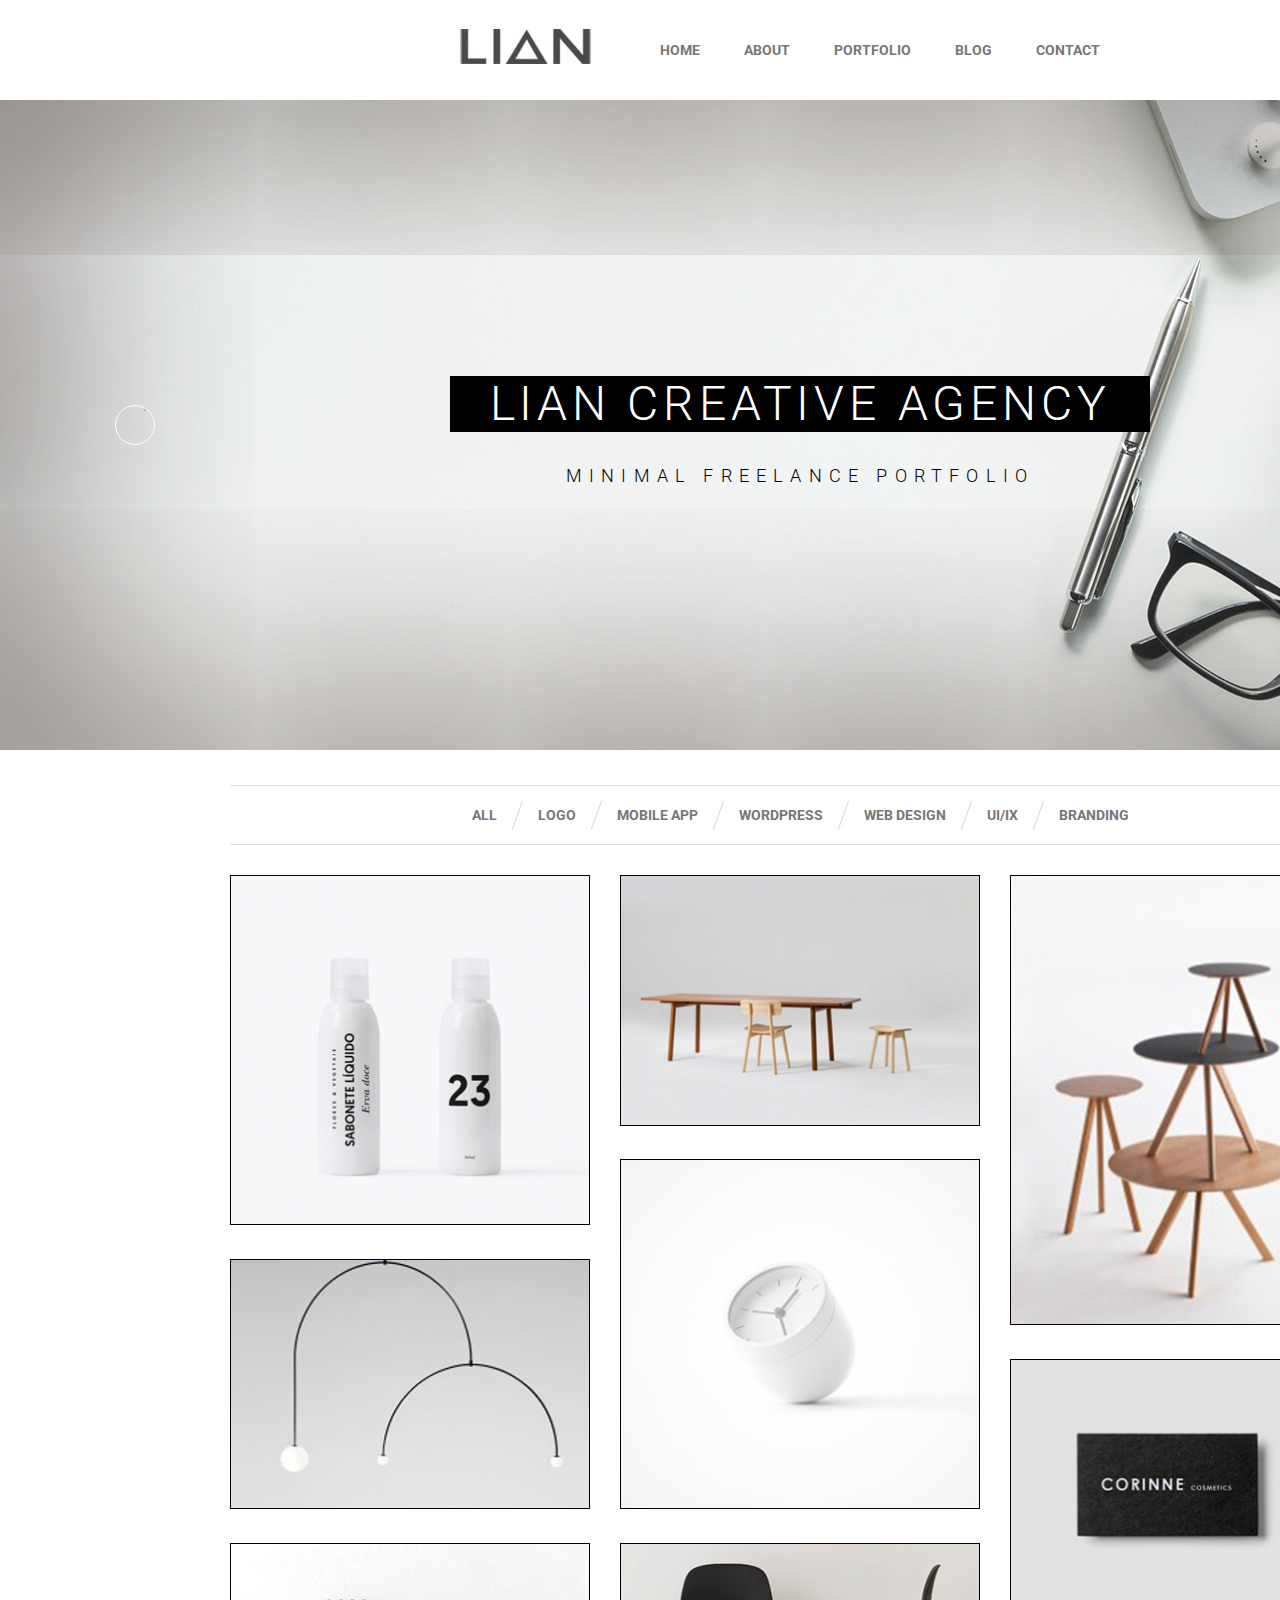
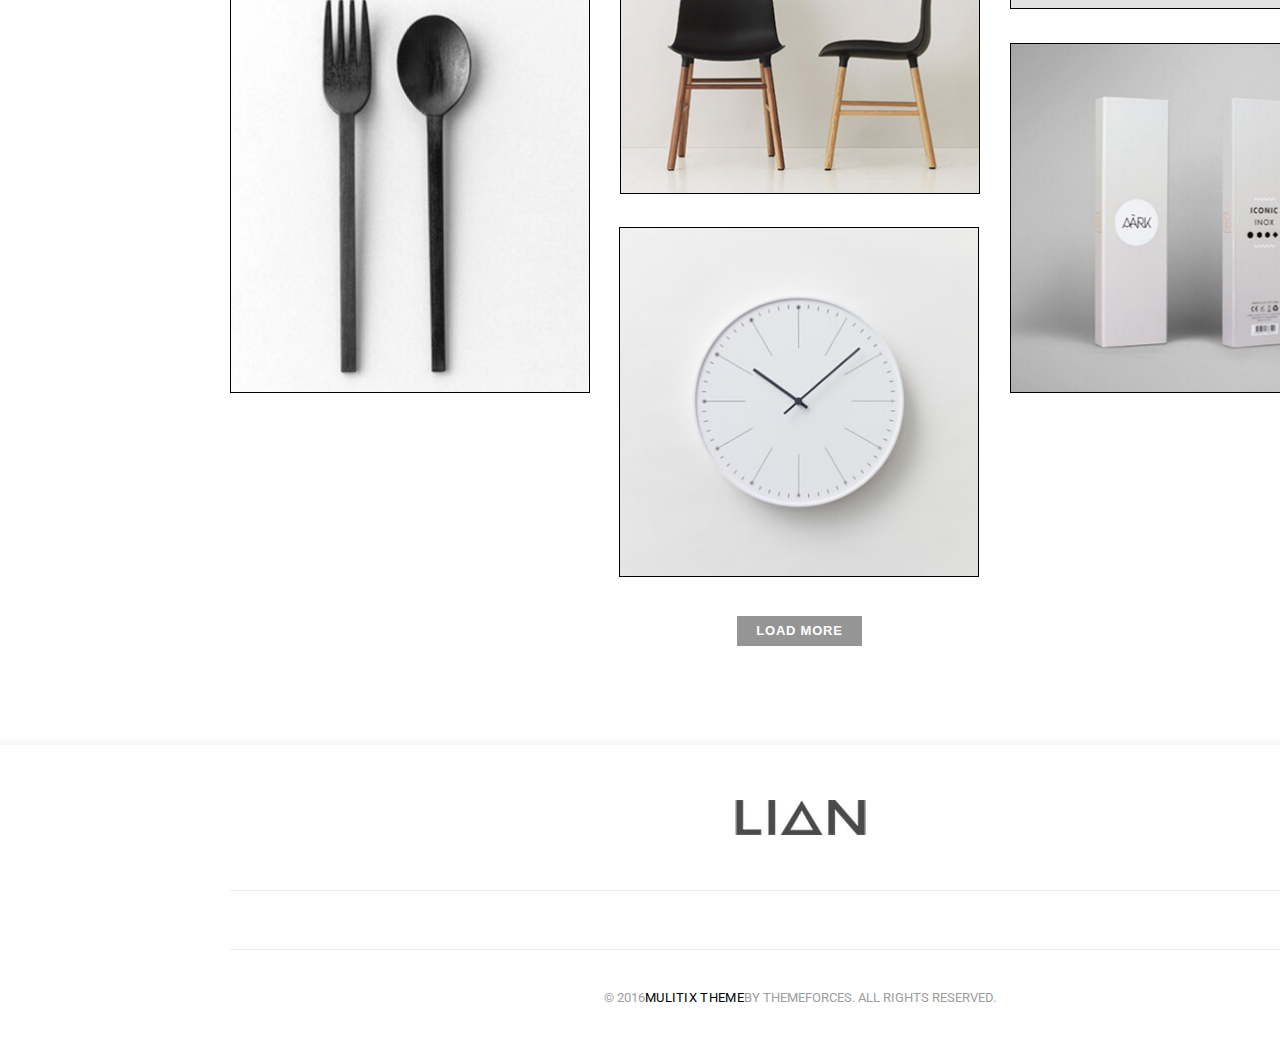
==== index/index.html @ c09a97b5 "index ready no adaption" ====
<!DOCTYPE html>
<html lang="en">

<head>
    <meta charset="UTF-8">
    <meta name="viewport" content="width=device-width, initial-scale=1.0">
    <meta http-equiv="X-UA-Compatible" content="ie=edge">
    <title>Lian</title>
    <link rel="stylesheet" href="css/style.css">
    <link href="https://fonts.googleapis.com/css?family=Roboto:300,400,700" rel="stylesheet">
    <link rel="stylesheet" href="https://use.fontawesome.com/releases/v5.8.1/css/all.css" integrity="sha384-50oBUHEmvpQ+1lW4y57PTFmhCaXp0ML5d60M1M7uH2+nqUivzIebhndOJK28anvf" crossorigin="anonymous">
</head>

<body>
    <header class="header">
            <div class="menu">
                <div class="img">
                    <a href="index.html" id="logo-link"><img src="index_img/logo.jpg" alt="logo"></a>
                </div>
                <nav class="navbar">
                    <span></span>
                    <a href="index.html">Home</a>
                    <a href="../About/about.html">About</a>
                    <a href="../Portfolio/portfolio.html">Portfolio</a>
                    <a href="../Blog/blog.html">Blog</a>
                    <a href="../Contact/contact.html">Contact</a>
                </nav>
            </div>
            <div class="hero-header">
                <button class="button-arrow-left"><i class="fas fa-chevron-left"></i></button>
                <div class="title">
                    <h1>Lian Creative Agency</h1>
                    <h3>Minimal Freelance Portfolio</h3>
                </div>
                <button class="button-arrow-right button-arrow-primary"><i class="fas fa-chevron-right"></i></button>
            </div>
    </header>
    <div class="section">
            <div class="hero">
                <div class="section-menu">
                    <nav class="small-navbar">
                        <a href="#" class="link">All</a>
                        <img src="index_img/line.jpg" alt="line">
                        <a href="#" class="link">Logo</a>
                        <img src="index_img/line.jpg" alt="line">
                        <a href="#" class="link">Mobile App</a>
                        <img src="index_img/line.jpg" alt="line">
                        <a href="#" class="link">wordpress</a>
                        <img src="index_img/line.jpg" alt="line">
                        <a href="#" class="link">Web Design</a>
                        <img src="index_img/line.jpg" alt="line">
                        <a href="#" class="link">UI/IX</a>
                        <img src="index_img/line.jpg" alt="line">
                        <a href="#" class="link">Branding</a>
                    </nav>
                </div>
                <div class="cards">
                    <div class="card1"><img src="index_img/1.jpg" class="card" alt="product"></div>
                    <div class="card2"><img src="index_img/2.jpg" class="card" alt="product"></div>
                    <div class="card3"><img src="index_img/3.jpg" class="card" alt="product"></div>
                    <div class="card4"><img src="index_img/4.jpg" class="card" alt="product"></div>
                    <div class="card5"><img src="index_img/5.jpg" class="card" alt="product"></div>
                    <div class="card6"><img src="index_img/6.jpg" class="card" alt="product"></div>
                    <div class="card7"><img src="index_img/7.jpg" class="card" alt="product"></div>
                    <div class="card8"><img src="index_img/8.jpg" class="card" alt="product"></div>
                    <div class="card9"><img src="index_img/9.jpg" class="card" alt="product"></div>
                    <div class="card10"><img src="index_img/10.jpg" class="card" alt="product"></div>
                </div>
                <button class="hero-button">Load more</button>
            </div>
    </div>
    <footer class="footer">
            <div class="footer-logo footer-center">
                <img src="index_img/logo.jpg" alt="logo">
            </div>
            <div class="social-links footer-center">
                <a href="#" class="social"><i class="fab fa-facebook-f"></i></a>
                <a href="#" class="social"><i class="fab fa-google-plus-g"></i></a>
                <a href="#" class="social"><i class="fab fa-twitter"></i></a>
                <a href="#" class="social"><i class="fab fa-linkedin-in"></i></a>
                <a href="#" class="social"><i class="fab fa-dribbble"></i></a>
                <a href="#" class="social"><i class="fab fa-pinterest-p"></i></a>
                <a href="#" class="social"><i class="fab fa-instagram"></i></a>
            </div>
            <div class="copyright footer-center">© 2016<span>Mulitix Theme</span>by ThemeForces. All Rights Reserved.</div>
    </footer>
</body>

</html>
---- index/css/style.css ----
* {
    -webkit-box-sizing: border-box;
    box-sizing: border-box;
}

body {
    margin: auto;
    padding: auto;
    width: 1600px;
    font-family: 'Roboto', sans-serif;
}

.section, .menu, .footer{
    width: 1600px;
    padding-left: 230px;
    padding-right: 230px;
}

/* style for header*/

header {
    height: 750px;
}


/* style for menu*/

.menu {
    height: 100px;
    box-shadow: 1px 2px 5px 1px rgba(0, 0, 0, 0.15);
    color: #fff;
    display: flex;
    justify-content: space-between;
    align-items: center;
}

.navbar {
    margin-right: 230px;
}

#logo-link {
    border: none;
}

.menu a {
    text-decoration: none;
    font-family: 'Roboto', sans-serif;
    font-size: 14px;
    font-weight: 700;
    line-height: 24px;
    text-transform: uppercase;
    color: #777777;
    margin-right: 40px;
}

.menu a:hover {
    color: #000;
    border-bottom: 2px solid #000;
}

.img {
    margin-left: 230px;
}


/* style for hero-header*/

.hero-header {
    height: 650px;
    background: url(../index_img/hero_bg.jpg) no-repeat top center /cover;
    box-shadow: inset 0px 0px 277px 3px #4c3f37;
    display: flex;
    justify-content: space-between;
    align-items: center;
}

.title {
    display: block;
    text-align: center;
}

.title h1 {
    width: 700px;
    height: 56px;
    background-color: #000000;
    color: #ffffff;
    font-size: 48px;
    font-weight: 300;
    line-height: 56px;
    text-transform: uppercase;
    letter-spacing: 4.8px;
}

.title h3 {
    color: #000000;
    font-size: 18px;
    font-weight: 300;
    line-height: 24px;
    text-transform: uppercase;
    letter-spacing: 7.2px;
}

.button-arrow-left,
.button-arrow-right {
    display: flex;
    justify-content: center;
    align-items: center;
    width: 40px;
    height: 40px;
    background: transparent;
    border: 1px solid #fff;
    color: #fff;
    border-radius: 50%;
    font-size: 20px;
}

.button-arrow-primary {
    border: 1px solid #000;
    background: #000;
    color: #fff;
}

.button-arrow-left {
    margin-left: 115px;
    padding-right: 8px;
}

.button-arrow-right {
    margin-right: 115px;
    padding-left: 8px;
}


/*style for hero*/

.hero {
    height: 1560px;
}


/* style for menu*/

.section-menu {
    height: 60px;
    margin-top: 35px;
    display: flex;
    justify-content: center;
    align-items: center;
    border-top: 1px solid #e1e1e1;
    border-bottom: 1px solid #e1e1e1;
    margin-bottom: 30px;
}

.small-navbar {
    display: flex;
    justify-content: center;
    align-items: center;
}

.link {
    text-decoration: none;
    margin-right: 15px;
    margin-left: 15px;
    color: #777777;
    font-family: Roboto;
    font-size: 14px;
    font-weight: 700;
    line-height: 24px;
    text-transform: uppercase;
}

.link:hover {
    color: #000000;
    border-bottom: 1px solid #000;
}


/*style for cards*/

.cards {
    display: flex;
    justify-content: space-between;
    flex-wrap: wrap;
}

.card {
    border: 1px solid #000;
    width: 360px;
}

.card1{
    margin-top: 0px;
}

.card4 {
    margin-top: -70px;
}

.card5 {
    margin-top: -170px;
}

.card6{
    margin-top: 30px;
}

.card7{
    margin-top: -70px;
}

.card8{
    margin-top: -70px;
}

.card9{
    margin-top: 30px;   
}

.card10{
    margin-left: 389px;
    margin-top: -170px;
}

.hero-button{
    width: 125px;
    height: 30px;
    background-color: #959595;
    color: #ffffff;
    font-size: 13px;
    font-weight: 700;
    line-height: 20.57px;
    text-transform: uppercase;
    letter-spacing: 0.76px;
    border: none;
    text-decoration: none;
    margin-left: 507px;
    margin-top: 35px;
}

/*style for footer*/
.footer{
    height: 300px;
    box-shadow: 0 -3px 5px 1px rgba(163, 163, 163, 0.1);
    background-color: #ffffff;
}

.footer-center{
    display: flex;
    justify-content: center;
    align-items: center;
}

.footer-logo{
    height: 145px;
}

.social-links{
    height: 60px;
    border-bottom: 1px solid rgba(225, 225, 225, 0.7);
    border-top: 1px solid rgba(225, 225, 225, 0.7);
}

.social{
    color: #777777;
    font-size: 14px;
    font-weight: 400;
    line-height: 24px;
    letter-spacing: 0.7px;
    margin-right: 50px;
}

.copyright{
    height: 95px;
    color: #9c9c9c;
    font-size: 13px;
    font-weight: 400;
    line-height: 26px;
    text-transform: uppercase;
}

.copyright span{
    color: #000000;
    letter-spacing: 0.33px;
}

@media(max-width: 1200px){
    .header{
        width: 992px;
    }

    .menu{
        width: 992px;
    }

    .section{
        width: 992px;
    }

    .footer{
        width: 992px;
    }

    .card{
        width: 260px;
    }
    .navbar{
        display: none;
    }
}

@media (max-width: 992px){
    .card{
      width: 48%;
    }
    .navbar{
        display: none;
    }
    .card{
        width: 200px;
    }
}
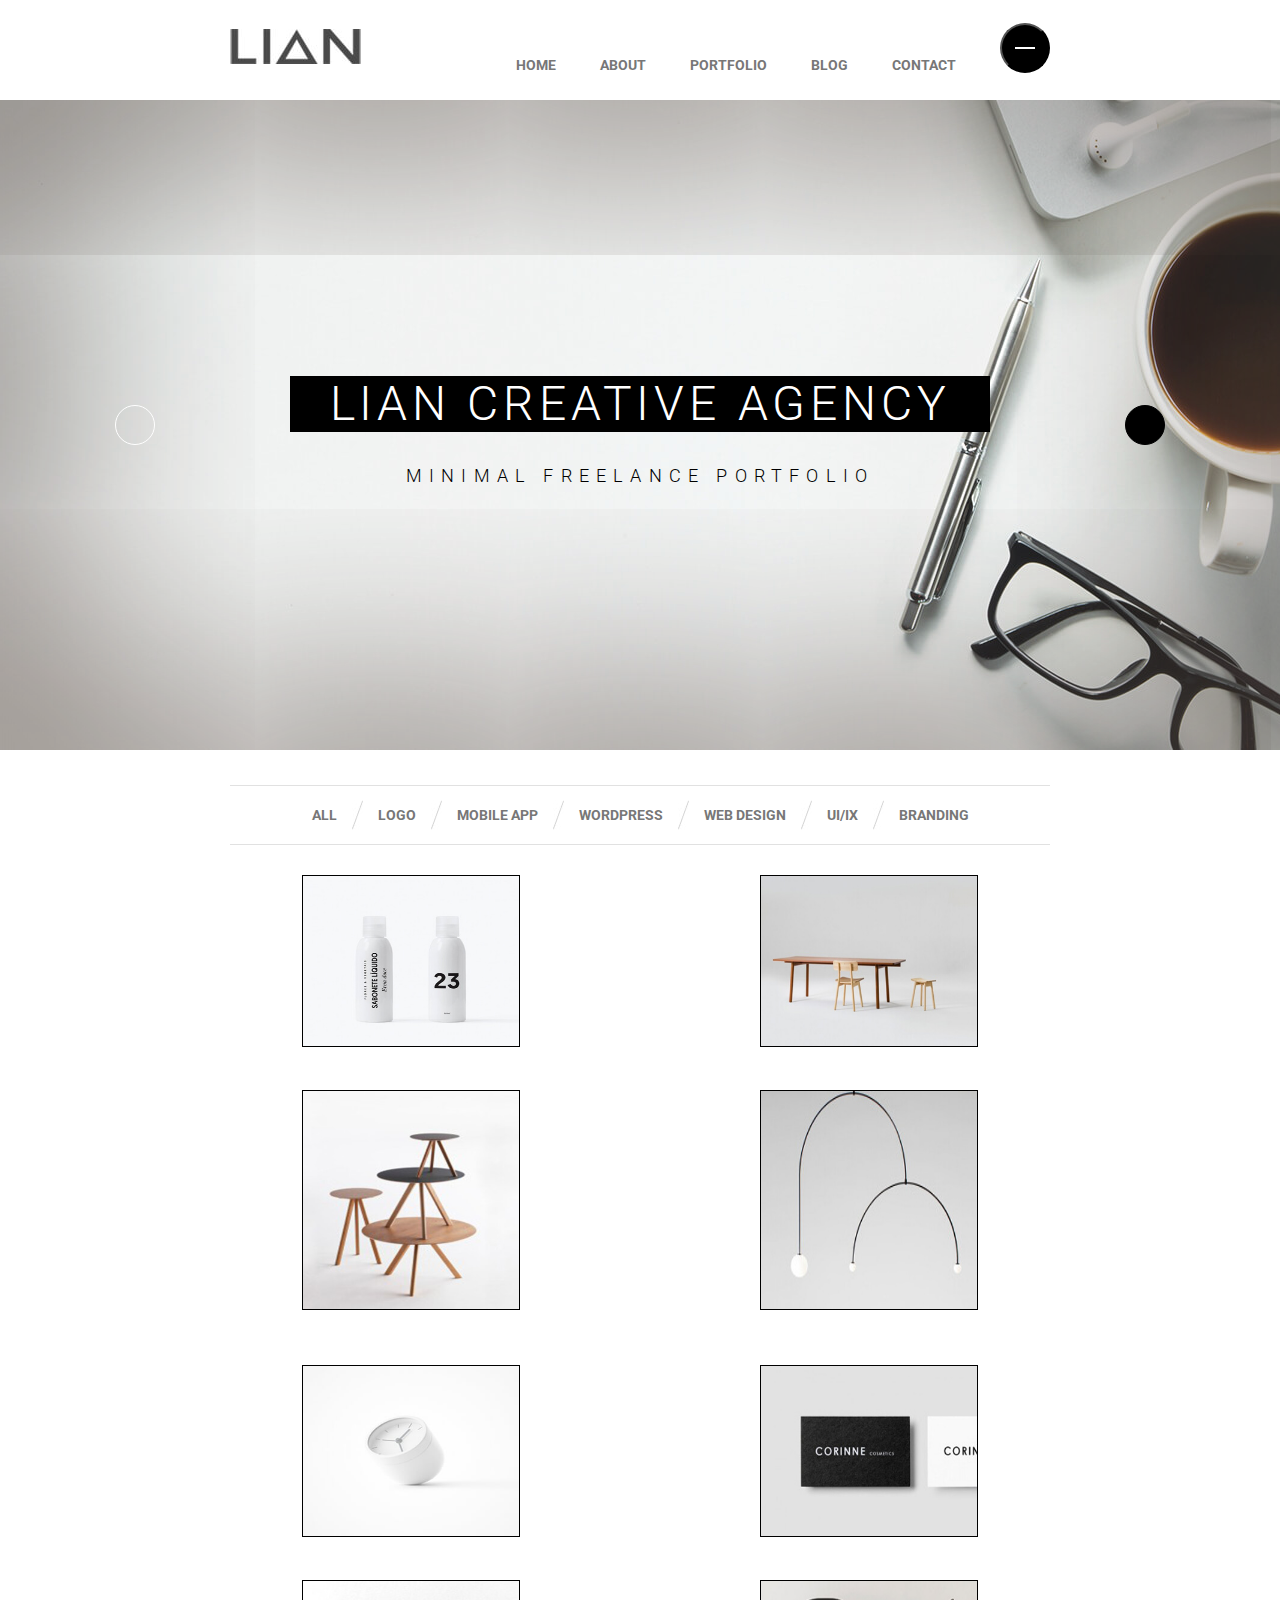
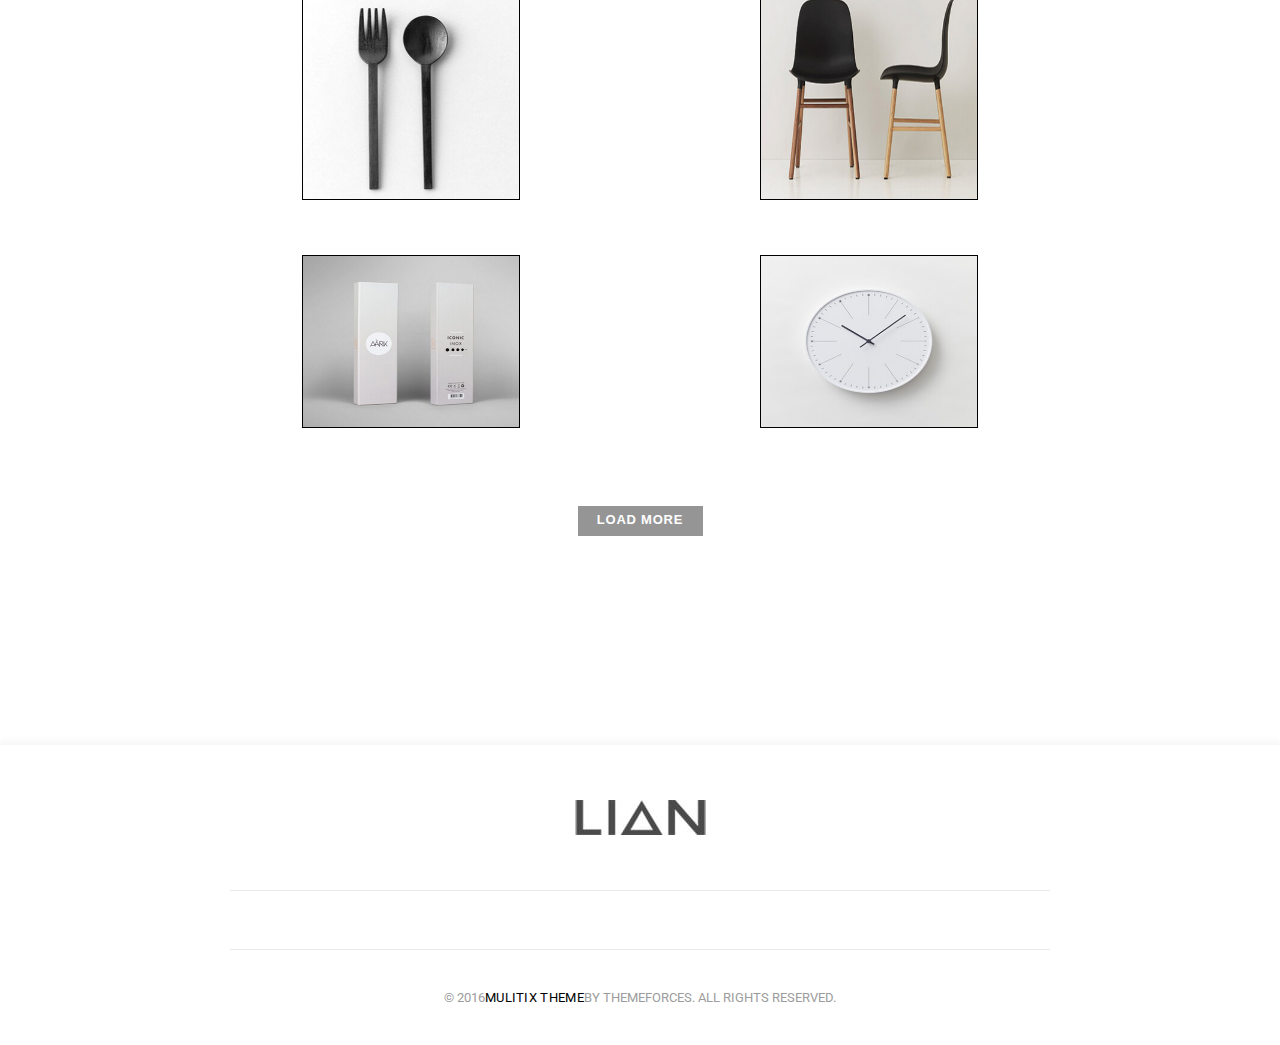
==== commit 0abdc152: "try to adaption" ====
--- a/index/index.html
+++ b/index/index.html
@@ -18,12 +18,15 @@
                     <a href="index.html" id="logo-link"><img src="index_img/logo.jpg" alt="logo"></a>
                 </div>
                 <nav class="navbar">
-                    <span></span>
+                    
                     <a href="index.html">Home</a>
                     <a href="../About/about.html">About</a>
                     <a href="../Portfolio/portfolio.html">Portfolio</a>
                     <a href="../Blog/blog.html">Blog</a>
                     <a href="../Contact/contact.html">Contact</a>
+                    <button class="menu-button">
+                        <span></span>
+                    </button>
                 </nav>
             </div>
             <div class="hero-header">
--- a/index/css/style.css
+++ b/index/css/style.css
@@ -6,12 +6,12 @@
 body {
     margin: auto;
     padding: auto;
-    width: 1600px;
+    width: 100%;
     font-family: 'Roboto', sans-serif;
 }
 
 .section, .menu, .footer{
-    width: 1600px;
+    width: 100%;
     padding-left: 230px;
     padding-right: 230px;
 }
@@ -19,6 +19,7 @@
 /* style for header*/
 
 header {
+    width: 100%;
     height: 750px;
 }
 
@@ -26,16 +27,13 @@
 /* style for menu*/
 
 .menu {
+    width: 100%;
     height: 100px;
     box-shadow: 1px 2px 5px 1px rgba(0, 0, 0, 0.15);
     color: #fff;
     display: flex;
     justify-content: space-between;
     align-items: center;
-}
-
-.navbar {
-    margin-right: 230px;
 }
 
 #logo-link {
@@ -58,14 +56,45 @@
     border-bottom: 2px solid #000;
 }
 
-.img {
-    margin-left: 230px;
-}
-
-
+
+.menu-button{
+    /*display: none;*/
+    width: 50px;
+    height: 50px;
+    border-radius: 50%;
+    background-color: #000;
+    position: relative;
+}
+
+.menu-button span{
+    position: absolute;
+    top: 50%;
+    left: 50%;
+    margin-left: -10px;
+    margin-top: -1px;
+    width: 20px;
+    height: 2px;
+    background-color: #fff;
+}
+
+.menu-button span::before,
+.menu-button span::after{
+    content: '';
+    display: block;
+    transition: 0.5;
+}
+
+.menu-button span::before {
+    transform: translateY(-5px);
+}
+
+.menu-button span::after {
+    transform: translateY(5px);
+}
 /* style for hero-header*/
 
 .hero-header {
+    width: 100%;
     height: 650px;
     background: url(../index_img/hero_bg.jpg) no-repeat top center /cover;
     box-shadow: inset 0px 0px 277px 3px #4c3f37;
@@ -185,10 +214,16 @@
 
 .card {
     border: 1px solid #000;
-    width: 360px;
-}
-
-.card1{
+    width: 100%;
+    height: 100%;
+}
+
+.card:hover{
+    background-color: rgba(0, 0, 0, 0.5);
+
+}
+
+/*.card1{
     margin-top: 0px;
 }
 
@@ -219,7 +254,7 @@
 .card10{
     margin-left: 389px;
     margin-top: -170px;
-}
+}*/
 
 .hero-button{
     width: 125px;
@@ -233,7 +268,6 @@
     letter-spacing: 0.76px;
     border: none;
     text-decoration: none;
-    margin-left: 507px;
     margin-top: 35px;
 }
 
@@ -283,28 +317,46 @@
     letter-spacing: 0.33px;
 }
 
-@media(max-width: 1200px){
+@media(min-width:1200px) and (max-width: 1600px){
+    body{
+        margin: auto;
+        padding: auto;
+        text-align: center;
+    }
+
+    .card{
+        width: 60%;
+        height: 80%;
+    }
+
+   
+    
+}
+
+@media(min-width:1000px) and (max-width: 1200px){
     .header{
-        width: 992px;
-    }
-
-    .menu{
-        width: 992px;
+        width: 65%;
     }
 
     .section{
-        width: 992px;
+        width: 65%;
     }
 
     .footer{
-        width: 992px;
+        width: 65%;
     }
 
     .card{
-        width: 260px;
-    }
+        width: 75%;
+
+    }
+
     .navbar{
         display: none;
+    }
+
+    .img{
+        float: left;
     }
 }
 
@@ -315,7 +367,4 @@
     .navbar{
         display: none;
     }
-    .card{
-        width: 200px;
-    }
 }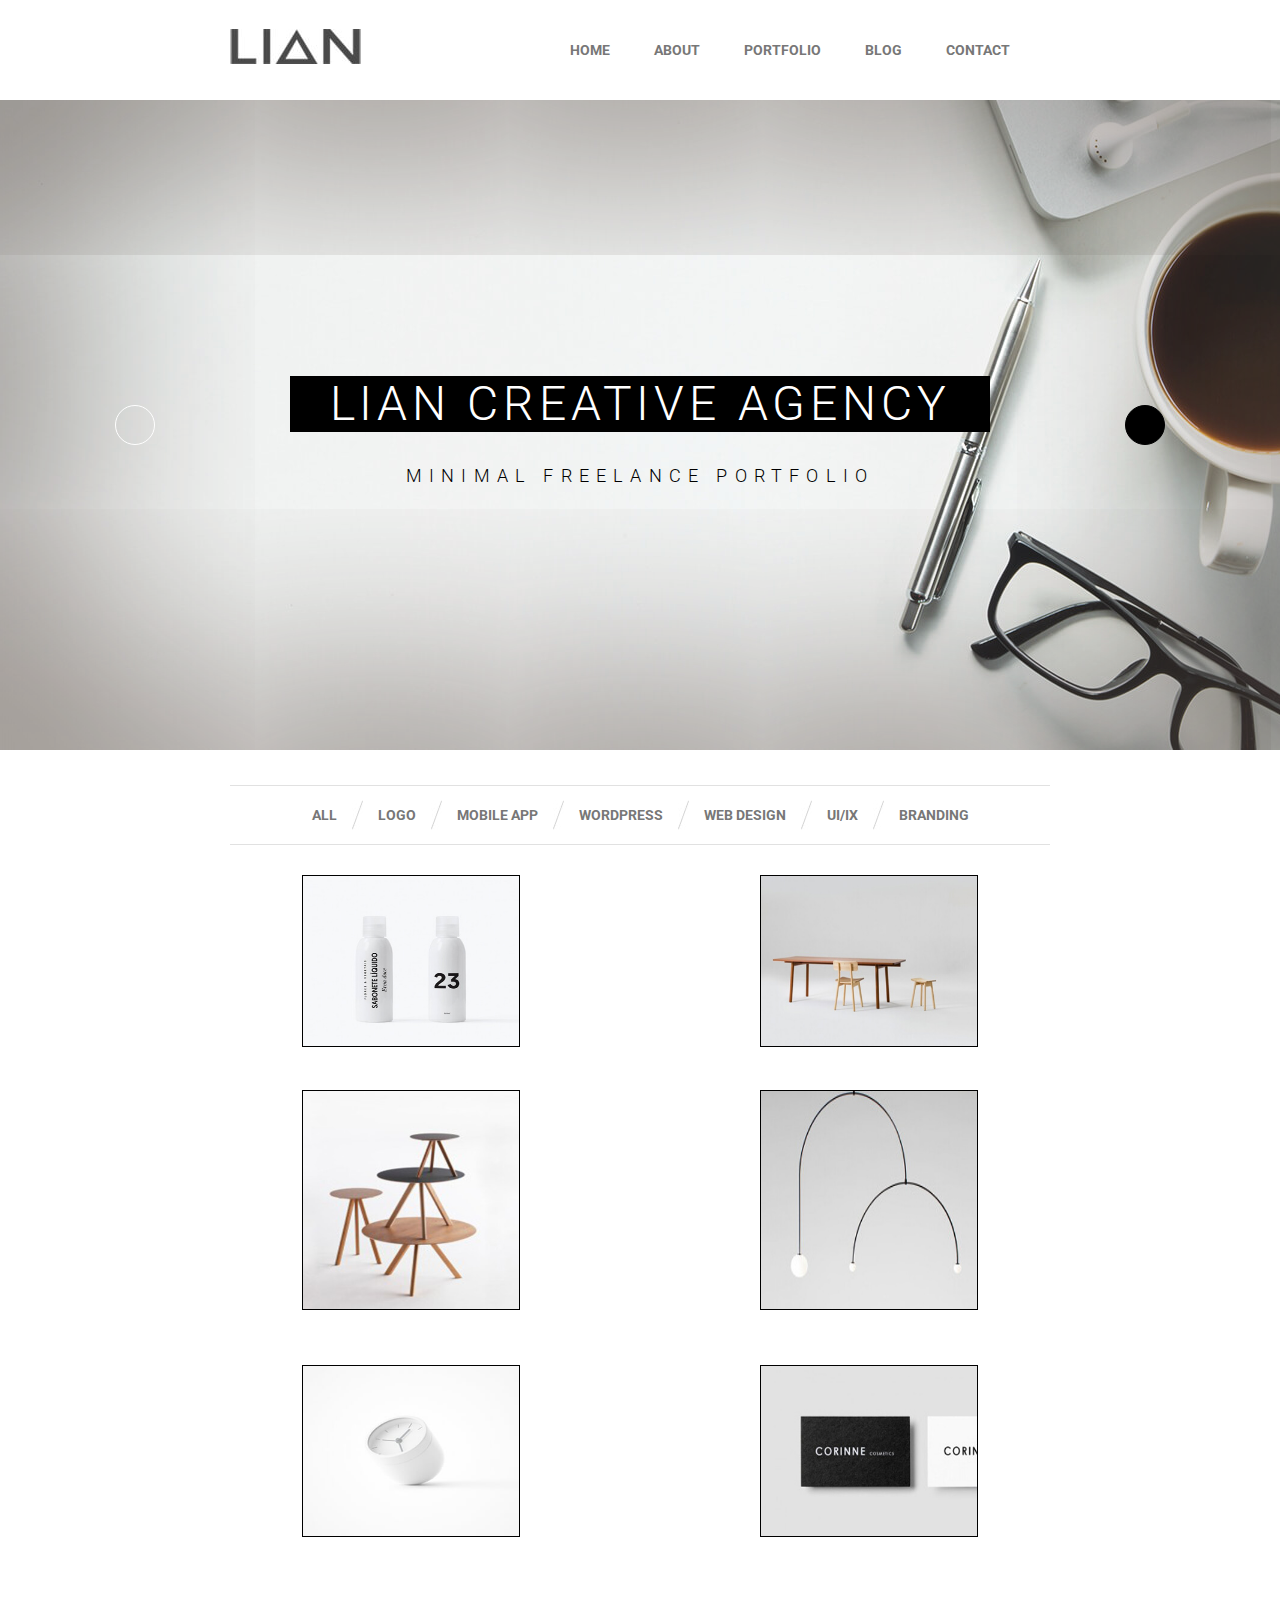
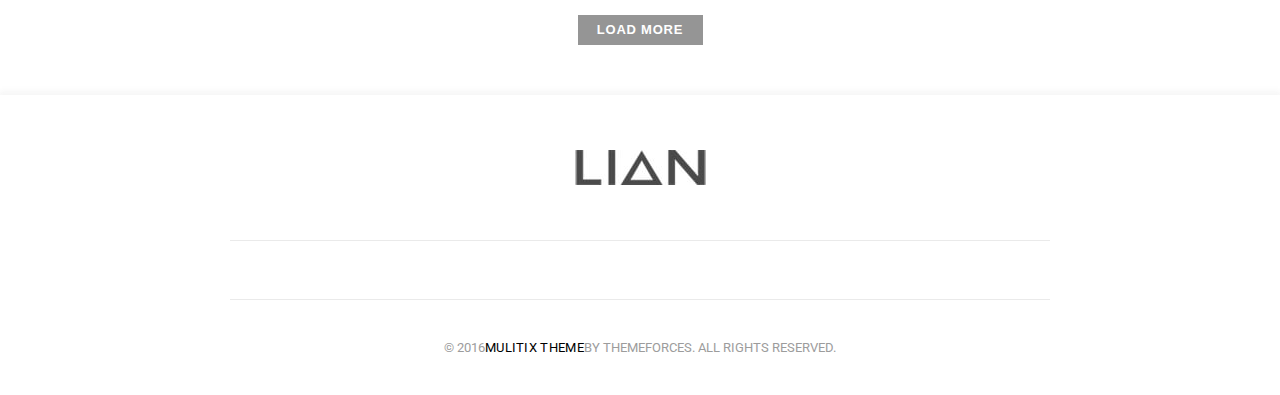
==== commit 524500b9: "1.1" ====
--- a/index/index.html
+++ b/index/index.html
@@ -7,6 +7,7 @@
     <meta http-equiv="X-UA-Compatible" content="ie=edge">
     <title>Lian</title>
     <link rel="stylesheet" href="css/style.css">
+    <script src="button/js/menu-button.js"></script>
     <link href="https://fonts.googleapis.com/css?family=Roboto:300,400,700" rel="stylesheet">
     <link rel="stylesheet" href="https://use.fontawesome.com/releases/v5.8.1/css/all.css" integrity="sha384-50oBUHEmvpQ+1lW4y57PTFmhCaXp0ML5d60M1M7uH2+nqUivzIebhndOJK28anvf" crossorigin="anonymous">
 </head>
@@ -18,16 +19,15 @@
                     <a href="index.html" id="logo-link"><img src="index_img/logo.jpg" alt="logo"></a>
                 </div>
                 <nav class="navbar">
-                    
                     <a href="index.html">Home</a>
                     <a href="../About/about.html">About</a>
                     <a href="../Portfolio/portfolio.html">Portfolio</a>
                     <a href="../Blog/blog.html">Blog</a>
                     <a href="../Contact/contact.html">Contact</a>
-                    <button class="menu-button">
-                        <span></span>
-                    </button>
                 </nav>
+                <a href="#" id="menu-button">
+                    <span id="nav-span"></span>
+                </a>
             </div>
             <div class="hero-header">
                 <button class="button-arrow-left"><i class="fas fa-chevron-left"></i></button>
@@ -64,10 +64,6 @@
                     <div class="card4"><img src="index_img/4.jpg" class="card" alt="product"></div>
                     <div class="card5"><img src="index_img/5.jpg" class="card" alt="product"></div>
                     <div class="card6"><img src="index_img/6.jpg" class="card" alt="product"></div>
-                    <div class="card7"><img src="index_img/7.jpg" class="card" alt="product"></div>
-                    <div class="card8"><img src="index_img/8.jpg" class="card" alt="product"></div>
-                    <div class="card9"><img src="index_img/9.jpg" class="card" alt="product"></div>
-                    <div class="card10"><img src="index_img/10.jpg" class="card" alt="product"></div>
                 </div>
                 <button class="hero-button">Load more</button>
             </div>
--- a/index/css/style.css
+++ b/index/css/style.css
@@ -51,46 +51,78 @@
     margin-right: 40px;
 }
 
-.menu a:hover {
-    color: #000;
-    border-bottom: 2px solid #000;
-}
-
-
-.menu-button{
-    /*display: none;*/
-    width: 50px;
-    height: 50px;
+#menu-button {
+    width: 30px;
+    height: 30px;
+    display: -webkit-box;
+    display: -ms-flexbox;
+    display: none;
+    -webkit-box-orient: vertical;
+    -webkit-box-direction: normal;
+        -ms-flex-direction: column;
+            flex-direction: column;
+    -webkit-box-pack: center;
+        -ms-flex-pack: center;
+            justify-content: center;
+    -webkit-box-align: center;
+        -ms-flex-align: center;
+            align-items: center;
+    position: relative;
+    background-color: #222;
     border-radius: 50%;
-    background-color: #000;
-    position: relative;
-}
-
-.menu-button span{
-    position: absolute;
-    top: 50%;
-    left: 50%;
-    margin-left: -10px;
-    margin-top: -1px;
-    width: 20px;
+    cursor: pointer;
+    border: none;
+  }
+  
+  #menu-button #nav-span {
+    width: 15px;
     height: 2px;
     background-color: #fff;
-}
-
-.menu-button span::before,
-.menu-button span::after{
-    content: '';
+    display: inline-block;
+    position: relative;
+    -webkit-transition: background-color 0.25s;
+    transition: background-color 0.25s;
+  }
+  
+  #menu-button #nav-span::after, #menu-button #nav-span::before {
+    content: "";
     display: block;
-    transition: 0.5;
-}
-
-.menu-button span::before {
-    transform: translateY(-5px);
-}
-
-.menu-button span::after {
-    transform: translateY(5px);
-}
+    position: absolute;
+    height: 2px;
+    width: 15px;
+    background-color: #fff;
+    -webkit-transition: top 0.25s, -webkit-transform 0.35s;
+    transition: top 0.25s, -webkit-transform 0.35s;
+    transition: top 0.25s, transform 0.35s;
+    transition: top 0.25s, transform 0.35s, -webkit-transform 0.35s;
+  }
+  
+  #menu-button #nav-span::after {
+    top: 5px;
+    left: 0;
+  }
+  
+  #menu-button #nav-span::before {
+    top: -5px;
+    left: 0;
+  }
+  
+  #menu-button.active #nav-span {
+    background-color: transparent;
+  }
+  
+  #menu-button.active #nav-span::after {
+    top: 0px;
+    -webkit-transform: rotateZ(45deg);
+            transform: rotateZ(45deg);
+  }
+  
+  #menu-button.active #nav-span::before {
+    top: 0px;
+    -webkit-transform: rotateZ(-45deg);
+            transform: rotateZ(-45deg);
+  }
+
 /* style for hero-header*/
 
 .hero-header {
@@ -159,15 +191,10 @@
     padding-left: 8px;
 }
 
-
-/*style for hero*/
-
-.hero {
-    height: 1560px;
-}
-
-
 /* style for menu*/
+.hero{
+    margin-bottom: 50px;
+}
 
 .section-menu {
     height: 60px;
@@ -223,39 +250,6 @@
 
 }
 
-/*.card1{
-    margin-top: 0px;
-}
-
-.card4 {
-    margin-top: -70px;
-}
-
-.card5 {
-    margin-top: -170px;
-}
-
-.card6{
-    margin-top: 30px;
-}
-
-.card7{
-    margin-top: -70px;
-}
-
-.card8{
-    margin-top: -70px;
-}
-
-.card9{
-    margin-top: 30px;   
-}
-
-.card10{
-    margin-left: 389px;
-    margin-top: -170px;
-}*/
-
 .hero-button{
     width: 125px;
     height: 30px;
@@ -333,38 +327,45 @@
     
 }
 
-@media(min-width:1000px) and (max-width: 1200px){
-    .header{
-        width: 65%;
-    }
-
-    .section{
-        width: 65%;
-    }
-
-    .footer{
-        width: 65%;
+@media (max-width:1024px){
+    .img{
+        margin-left: -100px;
+    }
+
+    .navbar{
+        margin-right: -100px;
     }
 
     .card{
-        width: 75%;
-
-    }
-
+        width: 80%;
+    }
+}
+
+@media (max-width: 992px){
+    .card{
+      width: 80%;
+      display: inline;
+    }
     .navbar{
         display: none;
     }
-
-    .img{
-        float: left;
-    }
-}
-
-@media (max-width: 992px){
-    .card{
-      width: 48%;
-    }
-    .navbar{
+    
+    .small-navbar{
         display: none;
     }
+    
+    .section-menu{
+        border: none;
+    }
+
+    #menu-button{
+        display: flex;
+        width: 20px;
+        height: 20px;
+        
+    }
+    #nav-span{
+        height: 1px;
+        width: 10px;
+    }
 }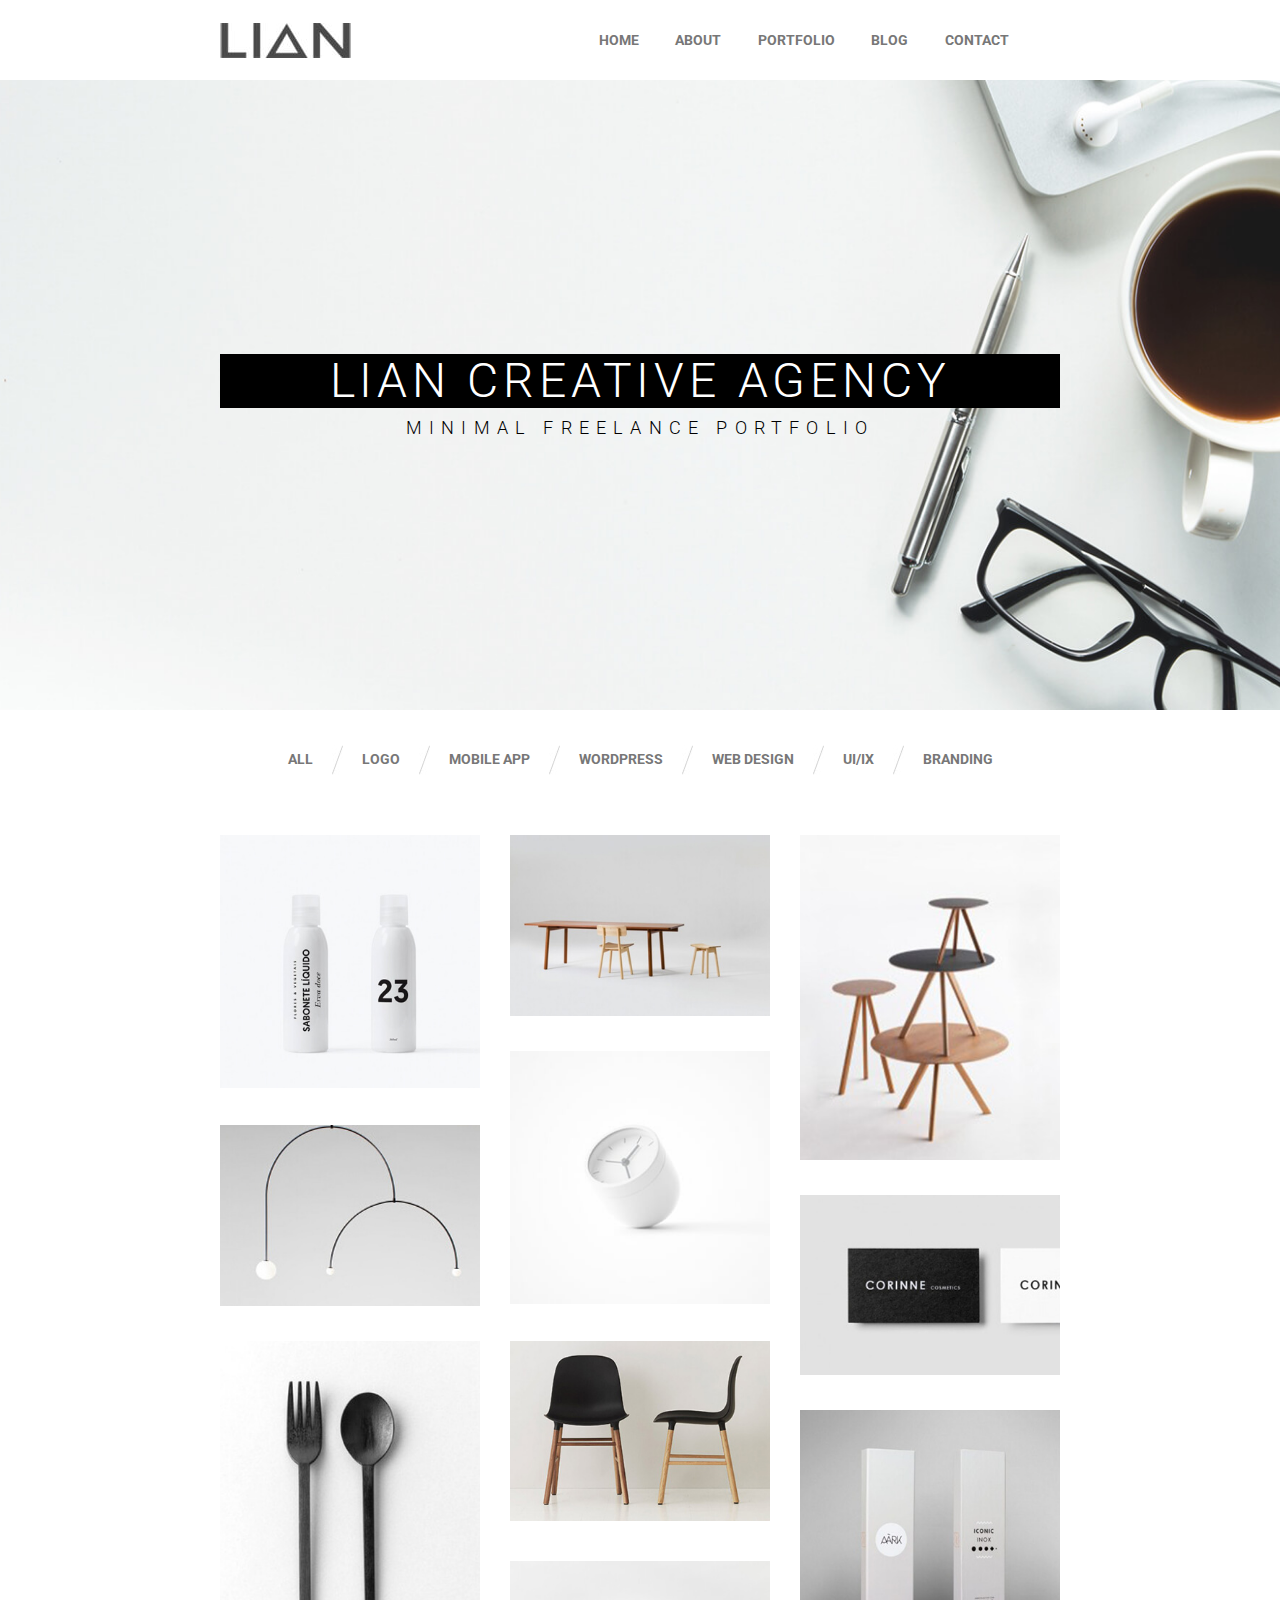
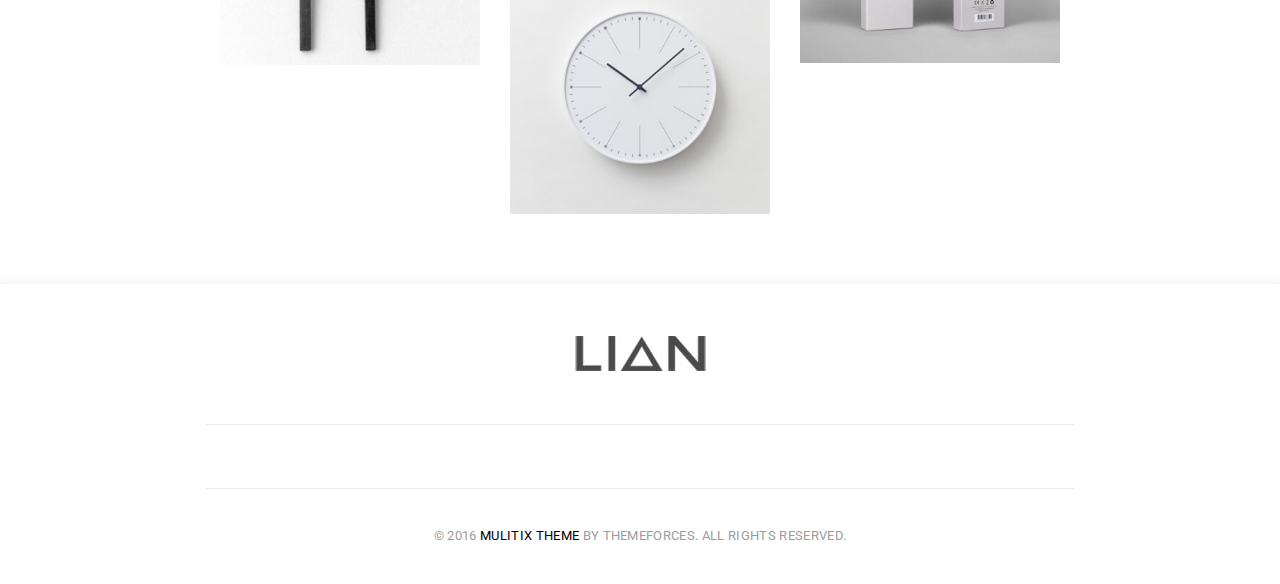
==== commit e1e2a844: "bootstrap" ====
--- a/index/index.html
+++ b/index/index.html
@@ -1,88 +1,130 @@
 <!DOCTYPE html>
 <html lang="en">
-
 <head>
     <meta charset="UTF-8">
     <meta name="viewport" content="width=device-width, initial-scale=1.0">
     <meta http-equiv="X-UA-Compatible" content="ie=edge">
+    <link rel="stylesheet" href="css/bootstrap.css"> 
+    <link rel="stylesheet" href="css/style.css">
+    <link rel="stylesheet" href="https://use.fontawesome.com/releases/v5.8.1/css/all.css" integrity="sha384-50oBUHEmvpQ+1lW4y57PTFmhCaXp0ML5d60M1M7uH2+nqUivzIebhndOJK28anvf" crossorigin="anonymous">
+    <link href="https://fonts.googleapis.com/css?family=Roboto:300,400,700" rel="stylesheet">
     <title>Lian</title>
-    <link rel="stylesheet" href="css/style.css">
-    <script src="button/js/menu-button.js"></script>
-    <link href="https://fonts.googleapis.com/css?family=Roboto:300,400,700" rel="stylesheet">
-    <link rel="stylesheet" href="https://use.fontawesome.com/releases/v5.8.1/css/all.css" integrity="sha384-50oBUHEmvpQ+1lW4y57PTFmhCaXp0ML5d60M1M7uH2+nqUivzIebhndOJK28anvf" crossorigin="anonymous">
 </head>
-
 <body>
     <header class="header">
-            <div class="menu">
-                <div class="img">
-                    <a href="index.html" id="logo-link"><img src="index_img/logo.jpg" alt="logo"></a>
+        <div class="section">
+            <div class="container header_bg">
+                <div class="row header-flex center-block">
+                    <div class="logo col-lg-5 ">
+                        <a href="index.html"> <img class="logo-hide img-responsive" src="index_img/logo.jpg" alt="logo"></a>
+                    </div>
+                    <div class="menu col-lg-7 col-md-12 col-sm-12 col-xs-12 text-uppercase ">
+                    <nav class="navbar">
+                        <a href="index.html">Home</a>
+                        <a href="../about/about.html">About</a>
+                        <a href="#">Portfolio</a>
+                        <a href="#">Blog</a>
+                        <a href="#">Contact</a>
+                    </nav>
+                    </div>
                 </div>
-                <nav class="navbar">
-                    <a href="index.html">Home</a>
-                    <a href="../About/about.html">About</a>
-                    <a href="../Portfolio/portfolio.html">Portfolio</a>
-                    <a href="../Blog/blog.html">Blog</a>
-                    <a href="../Contact/contact.html">Contact</a>
-                </nav>
-                <a href="#" id="menu-button">
-                    <span id="nav-span"></span>
-                </a>
             </div>
-            <div class="hero-header">
-                <button class="button-arrow-left"><i class="fas fa-chevron-left"></i></button>
-                <div class="title">
+        </div>
+    </header>
+    <div class="section hero-bg">
+        <div class="container ">
+            <div class="row hero">
+                <div class="col-lg-12  col-md-12 col-sm-12 col-xs-12 text-center text-uppercase">
                     <h1>Lian Creative Agency</h1>
                     <h3>Minimal Freelance Portfolio</h3>
                 </div>
-                <button class="button-arrow-right button-arrow-primary"><i class="fas fa-chevron-right"></i></button>
             </div>
-    </header>
+        </div>
+    </div>
     <div class="section">
-            <div class="hero">
-                <div class="section-menu">
+        <div class="container main">
+            <div class="row">
+                <div class="col-lg-12 col-xs-12 text-center text-uppercase">
                     <nav class="small-navbar">
-                        <a href="#" class="link">All</a>
-                        <img src="index_img/line.jpg" alt="line">
-                        <a href="#" class="link">Logo</a>
-                        <img src="index_img/line.jpg" alt="line">
-                        <a href="#" class="link">Mobile App</a>
-                        <img src="index_img/line.jpg" alt="line">
-                        <a href="#" class="link">wordpress</a>
-                        <img src="index_img/line.jpg" alt="line">
-                        <a href="#" class="link">Web Design</a>
-                        <img src="index_img/line.jpg" alt="line">
-                        <a href="#" class="link">UI/IX</a>
-                        <img src="index_img/line.jpg" alt="line">
-                        <a href="#" class="link">Branding</a>
+                        <a href="#">All</a>
+                        <img src="index_img/line.jpg" alt="">
+                        <a href="#">Logo</a>
+                        <img src="index_img/line.jpg" alt="">
+                        <a href="#">Mobile app</a>
+                        <img src="index_img/line.jpg" alt="">
+                        <a href="#">Wordpress</a>
+                        <img src="index_img/line.jpg" alt="">
+                        <a href="#">Web design</a>
+                        <img src="index_img/line.jpg" alt="">
+                        <a href="#">UI/IX</a>
+                        <img src="index_img/line.jpg" alt="">
+                        <a href="#">Branding</a>
                     </nav>
                 </div>
-                <div class="cards">
-                    <div class="card1"><img src="index_img/1.jpg" class="card" alt="product"></div>
-                    <div class="card2"><img src="index_img/2.jpg" class="card" alt="product"></div>
-                    <div class="card3"><img src="index_img/3.jpg" class="card" alt="product"></div>
-                    <div class="card4"><img src="index_img/4.jpg" class="card" alt="product"></div>
-                    <div class="card5"><img src="index_img/5.jpg" class="card" alt="product"></div>
-                    <div class="card6"><img src="index_img/6.jpg" class="card" alt="product"></div>
+            </div>
+            <div class="row products">
+                <div class="col-lg-4 col-md-4 col-sm-4 col-xs-12 product-box product-1">
+                    <img src="index_img/1.jpg" alt="product">
                 </div>
-                <button class="hero-button">Load more</button>
+                <div class="col-lg-4 col-md-4 col-sm-4 col-xs-12 product-box product-2">
+                    <img src="index_img/2.jpg" alt="product">
+                </div>
+                <div class="col-lg-4 col-md-4 col-sm-4 col-xs-12 product-box product-3">
+                    <img src="index_img/3.jpg" alt="product">
+                </div>
+                <div class="col-lg-4 col-md-4 col-sm-4 col-xs-12 product-box product-4">
+                    <img src="index_img/4.jpg" alt="product">
+                </div>
+                <div class="col-lg-4 col-md-4 col-sm-4 col-xs-12 product-box product-5">
+                    <img src="index_img/5.jpg" alt="product">
+                </div>
+                <div class="col-lg-4 col-md-4 col-sm-4 col-xs-12 product-box product-6">
+                    <img src="index_img/6.jpg" alt="product">
+                </div>
+                <div class="col-lg-4 col-md-4 col-sm-4 col-xs-12 product-box product-7">
+                    <img src="index_img/7.jpg" alt="product">
+                </div>
+                <div class="col-lg-4 col-md-4 col-sm-4 col-xs-12 product-box product-8">
+                    <img src="index_img/8.jpg" alt="product">
+                </div>
+                <div class="col-lg-4 col-md-4 col-sm-4 col-xs-12 product-box product-9">    
+                    <img src="index_img/9.jpg" alt="product">
+                </div>
+                <div class="col-lg-4 col-md-4 col-sm-4 col-xs-12 text-center product-box product-10">
+                    <img src="index_img/10.jpg" alt="product">
+                </div>
             </div>
+        </div>
     </div>
     <footer class="footer">
-            <div class="footer-logo footer-center">
-                <img src="index_img/logo.jpg" alt="logo">
+        <div class="section">
+            <div class="container">
+                <div class="row">
+                    <div class="footer-logo col-lg-12 text-center">
+                            <a href="index.html"> <img class="img-responsive" src="index_img/logo.jpg" alt="logo"></a></div>
+                    </div>
+                <div class="row">
+                    <div class="social col-lg-12 text-center">
+                        <div class="social-links">
+                            <a href="#"><i class="fab fa-facebook-f"></i></a>
+                            <a href="#"><i class="fab fa-google-plus-g"></i></a>
+                            <a href="#"><i class="fab fa-twitter"></i></a>
+                            <a href="#"><i class="fab fa-linkedin-in"></i></a>
+                            <a href="#"><i class="fab fa-dribbble"></i></a>
+                            <a href="#"><i class="fab fa-pinterest-p"></i></a>
+                            <a href="#"><i class="fab fa-instagram"></i></a>
+                        </div>
+                    </div>
+                </div>
+                <div class="row">
+                    <div class="copyright text-center text-uppercase col-lg-12">
+                        <span class="copyright-text">
+                            © 2016 <span class="small_copyright-text">Mulitix Theme</span> by ThemeForces. All Rights Reserved.
+                        </span>
+                    </div>
+                </div>
             </div>
-            <div class="social-links footer-center">
-                <a href="#" class="social"><i class="fab fa-facebook-f"></i></a>
-                <a href="#" class="social"><i class="fab fa-google-plus-g"></i></a>
-                <a href="#" class="social"><i class="fab fa-twitter"></i></a>
-                <a href="#" class="social"><i class="fab fa-linkedin-in"></i></a>
-                <a href="#" class="social"><i class="fab fa-dribbble"></i></a>
-                <a href="#" class="social"><i class="fab fa-pinterest-p"></i></a>
-                <a href="#" class="social"><i class="fab fa-instagram"></i></a>
-            </div>
-            <div class="copyright footer-center">© 2016<span>Mulitix Theme</span>by ThemeForces. All Rights Reserved.</div>
+        </div>
     </footer>
 </body>
-
 </html>--- a/index/css/style.css
+++ b/index/css/style.css
@@ -1,371 +1,305 @@
-* {
-    -webkit-box-sizing: border-box;
+*{
     box-sizing: border-box;
 }
 
-body {
-    margin: auto;
-    padding: auto;
-    width: 100%;
+body{
+    margin: 0;
+    padding: 0;
     font-family: 'Roboto', sans-serif;
 }
 
-.section, .menu, .footer{
-    width: 100%;
-    padding-left: 230px;
-    padding-right: 230px;
-}
-
+.container{
+    padding: 0 150px;
+}
 /* style for header*/
-
-header {
-    width: 100%;
-    height: 750px;
-}
-
-
-/* style for menu*/
-
-.menu {
-    width: 100%;
-    height: 100px;
+.header-flex{
+    display: flex;
+    align-items: center;
+    justify-content: space-between;
+    height: 80px;
+}
+
+header{
+    background-color: #fff;
+    height: 80px;
     box-shadow: 1px 2px 5px 1px rgba(0, 0, 0, 0.15);
-    color: #fff;
-    display: flex;
-    justify-content: space-between;
-    align-items: center;
-}
-
-#logo-link {
-    border: none;
-}
-
-.menu a {
+}
+
+.navbar a{
     text-decoration: none;
-    font-family: 'Roboto', sans-serif;
-    font-size: 14px;
-    font-weight: 700;
-    line-height: 24px;
-    text-transform: uppercase;
-    color: #777777;
-    margin-right: 40px;
-}
-
-#menu-button {
-    width: 30px;
-    height: 30px;
-    display: -webkit-box;
-    display: -ms-flexbox;
-    display: none;
-    -webkit-box-orient: vertical;
-    -webkit-box-direction: normal;
-        -ms-flex-direction: column;
-            flex-direction: column;
-    -webkit-box-pack: center;
-        -ms-flex-pack: center;
-            justify-content: center;
-    -webkit-box-align: center;
-        -ms-flex-align: center;
-            align-items: center;
-    position: relative;
-    background-color: #222;
-    border-radius: 50%;
-    cursor: pointer;
-    border: none;
-  }
-  
-  #menu-button #nav-span {
-    width: 15px;
-    height: 2px;
-    background-color: #fff;
-    display: inline-block;
-    position: relative;
-    -webkit-transition: background-color 0.25s;
-    transition: background-color 0.25s;
-  }
-  
-  #menu-button #nav-span::after, #menu-button #nav-span::before {
-    content: "";
-    display: block;
-    position: absolute;
-    height: 2px;
-    width: 15px;
-    background-color: #fff;
-    -webkit-transition: top 0.25s, -webkit-transform 0.35s;
-    transition: top 0.25s, -webkit-transform 0.35s;
-    transition: top 0.25s, transform 0.35s;
-    transition: top 0.25s, transform 0.35s, -webkit-transform 0.35s;
-  }
-  
-  #menu-button #nav-span::after {
-    top: 5px;
-    left: 0;
-  }
-  
-  #menu-button #nav-span::before {
-    top: -5px;
-    left: 0;
-  }
-  
-  #menu-button.active #nav-span {
-    background-color: transparent;
-  }
-  
-  #menu-button.active #nav-span::after {
-    top: 0px;
-    -webkit-transform: rotateZ(45deg);
-            transform: rotateZ(45deg);
-  }
-  
-  #menu-button.active #nav-span::before {
-    top: 0px;
-    -webkit-transform: rotateZ(-45deg);
-            transform: rotateZ(-45deg);
-  }
-
-/* style for hero-header*/
-
-.hero-header {
-    width: 100%;
-    height: 650px;
-    background: url(../index_img/hero_bg.jpg) no-repeat top center /cover;
-    box-shadow: inset 0px 0px 277px 3px #4c3f37;
-    display: flex;
-    justify-content: space-between;
-    align-items: center;
-}
-
-.title {
-    display: block;
-    text-align: center;
-}
-
-.title h1 {
-    width: 700px;
-    height: 56px;
-    background-color: #000000;
-    color: #ffffff;
-    font-size: 48px;
-    font-weight: 300;
-    line-height: 56px;
-    text-transform: uppercase;
-    letter-spacing: 4.8px;
-}
-
-.title h3 {
-    color: #000000;
-    font-size: 18px;
-    font-weight: 300;
-    line-height: 24px;
-    text-transform: uppercase;
-    letter-spacing: 7.2px;
-}
-
-.button-arrow-left,
-.button-arrow-right {
-    display: flex;
-    justify-content: center;
-    align-items: center;
-    width: 40px;
-    height: 40px;
-    background: transparent;
-    border: 1px solid #fff;
-    color: #fff;
-    border-radius: 50%;
-    font-size: 20px;
-}
-
-.button-arrow-primary {
-    border: 1px solid #000;
-    background: #000;
-    color: #fff;
-}
-
-.button-arrow-left {
-    margin-left: 115px;
-    padding-right: 8px;
-}
-
-.button-arrow-right {
-    margin-right: 115px;
-    padding-left: 8px;
-}
-
-/* style for menu*/
-.hero{
-    margin-bottom: 50px;
-}
-
-.section-menu {
-    height: 60px;
-    margin-top: 35px;
-    display: flex;
-    justify-content: center;
-    align-items: center;
-    border-top: 1px solid #e1e1e1;
-    border-bottom: 1px solid #e1e1e1;
-    margin-bottom: 30px;
-}
-
-.small-navbar {
-    display: flex;
-    justify-content: center;
-    align-items: center;
-}
-
-.link {
-    text-decoration: none;
-    margin-right: 15px;
-    margin-left: 15px;
     color: #777777;
     font-family: Roboto;
     font-size: 14px;
     font-weight: 700;
     line-height: 24px;
-    text-transform: uppercase;
-}
-
-.link:hover {
+    margin-right: 35px;
+}
+
+.navbar a:hover{
+    color: #000;
+    border-bottom: 3px solid #000;
+}
+
+.hero-bg{
+    width: 100%;
+    background: url(../index_img/hero_bg.jpg) no-repeat top center/cover;
+}
+
+.hero{
+    display: flex;
+    justify-content: center;
+    align-items: center;
+    height: 630px;
+}
+
+.hero h1{
+    height: 54px;
+    color: #ffffff;
+    font-size: 48px;
+    font-weight: 300;
+    line-height: 54px;
+    background: #000;
+    letter-spacing: 4.8px;
+}
+
+.hero h3{
+    width: 100%;
+    height: 13px;
     color: #000000;
-    border-bottom: 1px solid #000;
-}
-
-
-/*style for cards*/
-
-.cards {
-    display: flex;
-    justify-content: space-between;
-    flex-wrap: wrap;
-}
-
-.card {
-    border: 1px solid #000;
-    width: 100%;
-    height: 100%;
-}
-
-.card:hover{
-    background-color: rgba(0, 0, 0, 0.5);
-
-}
-
-.hero-button{
-    width: 125px;
-    height: 30px;
-    background-color: #959595;
-    color: #ffffff;
-    font-size: 13px;
+    font-size: 18px;
+    font-weight: 300;
+    line-height: 24px;
+    letter-spacing: 7.2px;
+}
+/* style for hero*/
+.small-navbar{
+    height: 60px;
+    width: 100%;
+    display: block;
+    margin-top: 35px;
+}
+
+.small-navbar a{
+    text-decoration: none;
+    color: #777777;
+    font-family: Roboto;
+    font-size: 14px;
     font-weight: 700;
-    line-height: 20.57px;
-    text-transform: uppercase;
-    letter-spacing: 0.76px;
-    border: none;
-    text-decoration: none;
-    margin-top: 35px;
-}
-
-/*style for footer*/
+    line-height: 24px;
+    margin: 0 15px;
+}
+
+.small-navbar a:hover{
+    color: #000;
+    border-bottom: 3px solid #000;
+}
+
+.products{
+    margin-top: 30px;
+}
+
+.product-box img{
+    width: 100%;
+}
+
+.product-4{
+    margin-top: -4%;
+}
+
+.product-5{
+    margin-top: -12.5%;
+}
+
+.product-6{
+    margin-top: 4%;
+}
+
+.product-7, .product-8{
+    margin-top: -4%;
+}
+
+.product-9{
+    margin-top: 4%;
+}
+
+.product-10{
+   margin-left: 33.3%;
+   margin-top: -12%;
+}
+
+/* style for footer*/
 .footer{
     height: 300px;
+    width: 100%;
+    margin-top: 70px;
+    background-color: #fff;
     box-shadow: 0 -3px 5px 1px rgba(163, 163, 163, 0.1);
-    background-color: #ffffff;
-}
-
-.footer-center{
+}
+
+.footer-logo{
     display: flex;
     justify-content: center;
     align-items: center;
-}
-
-.footer-logo{
-    height: 145px;
-}
-
-.social-links{
-    height: 60px;
-    border-bottom: 1px solid rgba(225, 225, 225, 0.7);
-    border-top: 1px solid rgba(225, 225, 225, 0.7);
+    height: 140px;
+}        
+
+.copyright{
+    height: 95px;
 }
 
 .social{
+    display: flex;
+    justify-content: center;
+    align-items: center;
+    height: 65px;
+    border-top: 1px solid #ebebeb;
+    border-bottom: 1px solid #ebebeb;
+}
+
+.social-links a{
+    text-decoration: none;
     color: #777777;
-    font-size: 14px;
+    font-size: 20px;
+    margin-right: 40px;
     font-weight: 400;
     line-height: 24px;
     letter-spacing: 0.7px;
-    margin-right: 50px;
 }
 
 .copyright{
-    height: 95px;
+    display: flex;
+    justify-content: center;
+    align-items: center;
+}
+
+.copyright-text{
     color: #9c9c9c;
     font-size: 13px;
     font-weight: 400;
     line-height: 26px;
     text-transform: uppercase;
-}
-
-.copyright span{
+    letter-spacing: 0.33px;
+}
+
+.small_copyright-text{
     color: #000000;
-    letter-spacing: 0.33px;
-}
-
-@media(min-width:1200px) and (max-width: 1600px){
-    body{
-        margin: auto;
-        padding: auto;
-        text-align: center;
-    }
-
-    .card{
-        width: 60%;
+}
+
+@media(max-width:992px){
+    .container{
+        padding: 0 100px;
+    }
+
+    .navbar a{
+        margin-right: 15px;
+    }
+
+    .hero-bg{
+        height: 350px;
+    }
+
+    .hero{
+        height: 350px;
+    }
+
+    .hero h1{
+        font-size: 30px;
+        letter-spacing: 4px;
+    }
+
+    .hero h3{
+    font-size: 15px;
+    letter-spacing: 7.2px;
+    }
+
+    .logo-hide{
+        display: none;
+    }
+
+    .footer{
+        height: 75%;
+    }
+
+    .social-links a{
+        font-size: 15px;
+    }
+
+    .copyright-text{
+        font-size: 12px;
+    }
+
+}
+
+@media(max-width:768px){
+    .container{
+        padding: 0 50px;
+    }
+
+    .small-navbar a{
+        font-size: 12px;
+    }
+}
+
+@media(max-width:500px){
+    .row{
+        padding: 0;
+    }
+
+    .container{
+        padding: 0 0;
+    }
+
+    .navbar{
+        width: 100%;
+        margin-left: 8px;
+    }
+
+    .navbar a{
+        font-size: 12px;
+    }
+
+    .hero h1{
+        font-size: 25px;
+        font-weight: 400;
+        letter-spacing: 3px;
+    }
+
+    .hero h3{
+        font-size: 10px
+    }
+
+    .small-navbar{
+        height: 60px;
+        width: 100%;
+        display: block;
+        margin-top: 35px;
+    }
+    
+    .small-navbar a{
+        font-size: 12px;
+        line-height: 24px;
+        margin: 0 10px;
+    }
+
+    .small-navbar img{
+        height: 25px;
+    }
+
+    .product-box{
         height: 80%;
-    }
-
-   
-    
-}
-
-@media (max-width:1024px){
-    .img{
-        margin-left: -100px;
-    }
-
-    .navbar{
-        margin-right: -100px;
-    }
-
-    .card{
-        width: 80%;
-    }
-}
-
-@media (max-width: 992px){
-    .card{
-      width: 80%;
-      display: inline;
-    }
-    .navbar{
-        display: none;
-    }
-    
-    .small-navbar{
-        display: none;
-    }
-    
-    .section-menu{
-        border: none;
-    }
-
-    #menu-button{
-        display: flex;
-        width: 20px;
-        height: 20px;
-        
-    }
-    #nav-span{
-        height: 1px;
-        width: 10px;
+        width: 70%;
+        margin: 15px 15px 15px 60px;
+    }
+
+    .footer-logo{
+        height: 100px;
+    }
+
+    .social-links a{
+        margin-right: 30px;
+    }
+
+    .copyright{
+        height: 65px;
     }
 }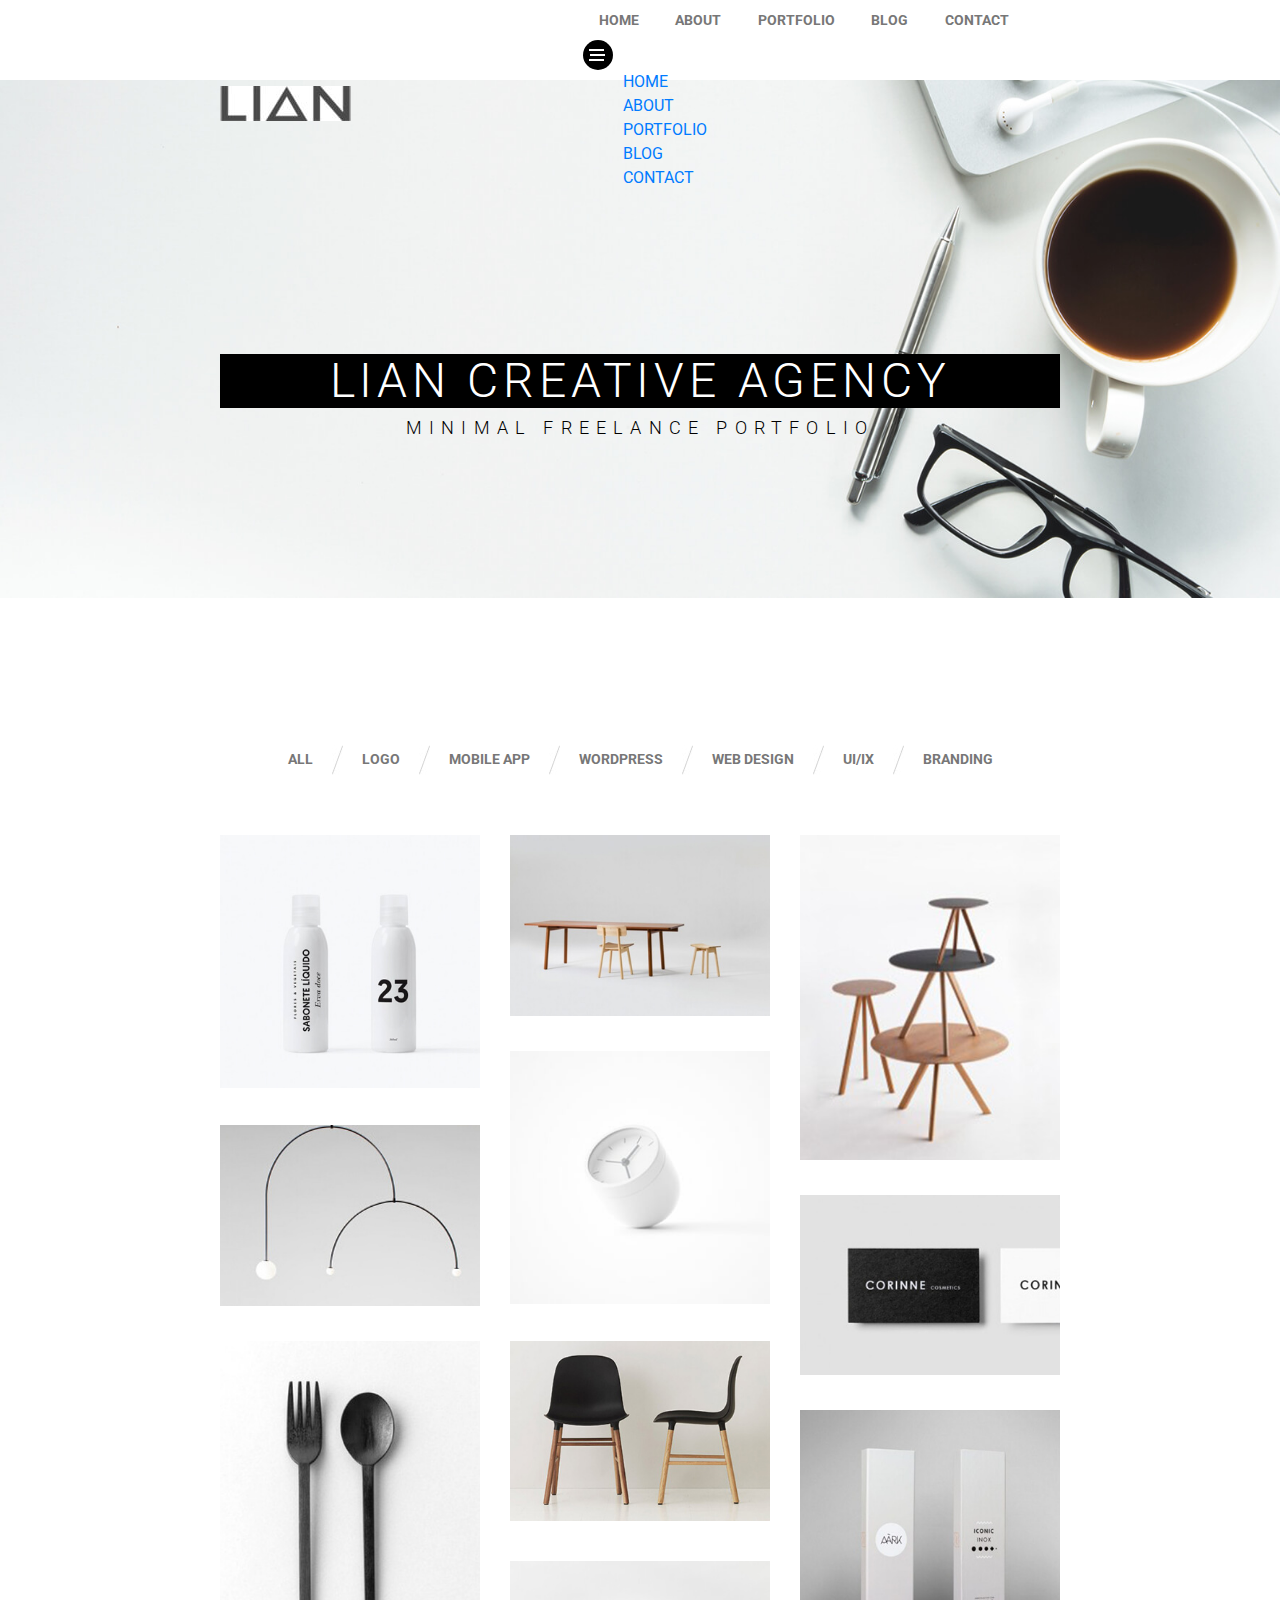
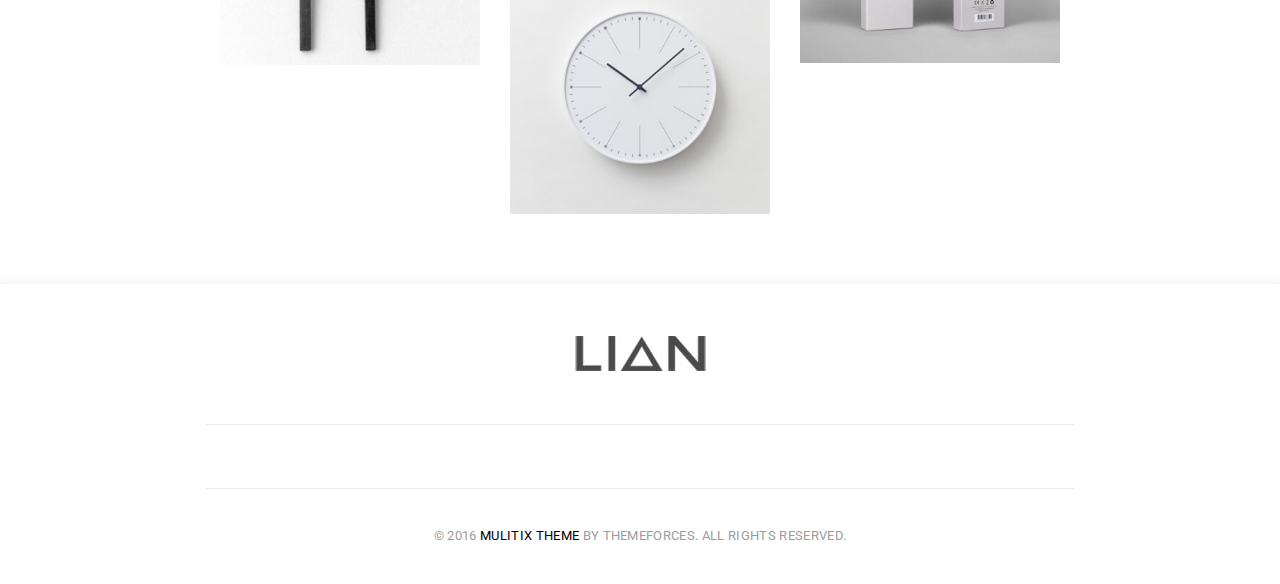
==== commit 2994184c: "Merge branch 'master' of https://github.com/uiopqwerty/lian" ====
--- a/index/index.html
+++ b/index/index.html
@@ -6,6 +6,7 @@
     <meta http-equiv="X-UA-Compatible" content="ie=edge">
     <link rel="stylesheet" href="css/bootstrap.css"> 
     <link rel="stylesheet" href="css/style.css">
+    <script src="../js/button.js"></script>
     <link rel="stylesheet" href="https://use.fontawesome.com/releases/v5.8.1/css/all.css" integrity="sha384-50oBUHEmvpQ+1lW4y57PTFmhCaXp0ML5d60M1M7uH2+nqUivzIebhndOJK28anvf" crossorigin="anonymous">
     <link href="https://fonts.googleapis.com/css?family=Roboto:300,400,700" rel="stylesheet">
     <title>Lian</title>
@@ -26,6 +27,18 @@
                         <a href="#">Blog</a>
                         <a href="#">Contact</a>
                     </nav>
+                    <div class="menu-btn-navbar">
+                        <a href="#" id="menu-btn">
+                            <span id="line"></span>
+                        </a>
+                        <ul class="menu-down">
+                            <li><a href="index.html">Home</a></li>
+                            <li><a href="../about/about.html">About</a></li>
+                            <li><a href="#">Portfolio</a></li>
+                            <li><a href="#">Blog</a></li>
+                            <li><a href="#">Contact</a></li>
+                        </ul>
+                    </div>
                     </div>
                 </div>
             </div>
--- a/index/css/style.css
+++ b/index/css/style.css
@@ -1,31 +1,34 @@
-*{
+* {
     box-sizing: border-box;
 }
 
-body{
+body {
     margin: 0;
     padding: 0;
     font-family: 'Roboto', sans-serif;
 }
 
-.container{
+.container {
     padding: 0 150px;
 }
+
+
 /* style for header*/
-.header-flex{
+
+.header-flex {
     display: flex;
     align-items: center;
     justify-content: space-between;
     height: 80px;
 }
 
-header{
+header {
     background-color: #fff;
     height: 80px;
     box-shadow: 1px 2px 5px 1px rgba(0, 0, 0, 0.15);
 }
 
-.navbar a{
+.navbar a {
     text-decoration: none;
     color: #777777;
     font-family: Roboto;
@@ -35,24 +38,80 @@
     margin-right: 35px;
 }
 
-.navbar a:hover{
+.navbar a:hover {
     color: #000;
     border-bottom: 3px solid #000;
 }
 
-.hero-bg{
+#menu-btn {
+    display: block;
+    width: 30px;
+    height: 30px;
+    border-radius: 50%;
+    background-color: #000;
+    position: relative;
+    border: none;
+}
+
+#line,
+#line::before,
+#line::after {
+    width: 15px;
+    height: 2px;
+    top: 50%;
+    left: 50%;
+    margin-top: -1px;
+    margin-left: -8px;
+    background-color: #fff;
+    position: absolute;
+}
+
+#line::before,
+#line::after {
+    content: '';
+}
+
+#line::before {
+    transform: translateY(-5px);
+}
+
+#line::after {
+    transform: translateY(5px);
+}
+
+.menu-btn_active #line {
+    height: 0;
+    transition: 0.3s;
+}
+
+.menu-btn_active #line::before {
+    transform: rotate(45deg);
+    transition: 0.3s;
+}
+
+.menu-btn_active #line::after {
+    transform: rotate(-45deg);
+    transition: 0.3s;
+}
+
+.menu-down li {
+    list-style-type: none;
+}
+
+.hero-bg {
     width: 100%;
     background: url(../index_img/hero_bg.jpg) no-repeat top center/cover;
-}
-
-.hero{
+    background-size: 100%;
+}
+
+.hero {
     display: flex;
     justify-content: center;
     align-items: center;
     height: 630px;
 }
 
-.hero h1{
+.hero h1 {
     height: 54px;
     color: #ffffff;
     font-size: 48px;
@@ -62,7 +121,7 @@
     letter-spacing: 4.8px;
 }
 
-.hero h3{
+.hero h3 {
     width: 100%;
     height: 13px;
     color: #000000;
@@ -71,15 +130,18 @@
     line-height: 24px;
     letter-spacing: 7.2px;
 }
+
+
 /* style for hero*/
-.small-navbar{
+
+.small-navbar {
     height: 60px;
     width: 100%;
     display: block;
     margin-top: 35px;
 }
 
-.small-navbar a{
+.small-navbar a {
     text-decoration: none;
     color: #777777;
     font-family: Roboto;
@@ -89,46 +151,49 @@
     margin: 0 15px;
 }
 
-.small-navbar a:hover{
+.small-navbar a:hover {
     color: #000;
     border-bottom: 3px solid #000;
 }
 
-.products{
+.products {
     margin-top: 30px;
 }
 
-.product-box img{
-    width: 100%;
-}
-
-.product-4{
+.product-box img {
+    width: 100%;
+}
+
+.product-4 {
     margin-top: -4%;
 }
 
-.product-5{
+.product-5 {
     margin-top: -12.5%;
 }
 
-.product-6{
+.product-6 {
     margin-top: 4%;
 }
 
-.product-7, .product-8{
+.product-7,
+.product-8 {
     margin-top: -4%;
 }
 
-.product-9{
+.product-9 {
     margin-top: 4%;
 }
 
-.product-10{
-   margin-left: 33.3%;
-   margin-top: -12%;
-}
+.product-10 {
+    margin-left: 33.3%;
+    margin-top: -12%;
+}
+
 
 /* style for footer*/
-.footer{
+
+.footer {
     height: 300px;
     width: 100%;
     margin-top: 70px;
@@ -136,18 +201,18 @@
     box-shadow: 0 -3px 5px 1px rgba(163, 163, 163, 0.1);
 }
 
-.footer-logo{
+.footer-logo {
     display: flex;
     justify-content: center;
     align-items: center;
     height: 140px;
-}        
-
-.copyright{
+}
+
+.copyright {
     height: 95px;
 }
 
-.social{
+.social {
     display: flex;
     justify-content: center;
     align-items: center;
@@ -156,7 +221,7 @@
     border-bottom: 1px solid #ebebeb;
 }
 
-.social-links a{
+.social-links a {
     text-decoration: none;
     color: #777777;
     font-size: 20px;
@@ -166,13 +231,13 @@
     letter-spacing: 0.7px;
 }
 
-.copyright{
+.copyright {
     display: flex;
     justify-content: center;
     align-items: center;
 }
 
-.copyright-text{
+.copyright-text {
     color: #9c9c9c;
     font-size: 13px;
     font-weight: 400;
@@ -181,125 +246,122 @@
     letter-spacing: 0.33px;
 }
 
-.small_copyright-text{
+.small_copyright-text {
     color: #000000;
 }
 
-@media(max-width:992px){
-    .container{
+@media(max-width:992px) {
+    .container {
         padding: 0 100px;
     }
-
-    .navbar a{
+    .navbar a {
         margin-right: 15px;
     }
-
-    .hero-bg{
+    .hero-bg {
         height: 350px;
     }
-
-    .hero{
+    .hero {
         height: 350px;
     }
-
-    .hero h1{
+    .hero h1 {
         font-size: 30px;
         letter-spacing: 4px;
     }
-
-    .hero h3{
-    font-size: 15px;
-    letter-spacing: 7.2px;
-    }
-
-    .logo-hide{
+    .hero h3 {
+        font-size: 15px;
+        letter-spacing: 7.2px;
+    }
+    .logo-hide {
         display: none;
     }
-
-    .footer{
+    .footer {
         height: 75%;
     }
-
-    .social-links a{
+    .social-links a {
         font-size: 15px;
     }
-
-    .copyright-text{
+    .copyright-text {
         font-size: 12px;
     }
-
-}
-
-@media(max-width:768px){
-    .container{
+}
+
+.card4 {
+    margin-top: -148px;
+}
+
+@media(max-width:768px) {
+    .container {
         padding: 0 50px;
     }
-
-    .small-navbar a{
+    .small-navbar a {
         font-size: 12px;
     }
 }
 
-@media(max-width:500px){
-    .row{
-        padding: 0;
-    }
-
-    .container{
+@media(max-width:500px) {
+    #menu-btn {
+        display: block;
+        float: right;
+        margin-top: -35px;
+    }
+    .logo-hide {
+        display: block;
+        margin-bottom: -100px;
+    }
+    .navbar {
+        display: none;
+    }
+    .row {
+        margin: 0;
+    }
+    .container {
         padding: 0 0;
     }
-
-    .navbar{
+    .navbar {
         width: 100%;
         margin-left: 8px;
     }
-
-    .navbar a{
+    .navbar a {
         font-size: 12px;
     }
-
-    .hero h1{
-        font-size: 25px;
+    .hero-bg {
+        height: 200px;
+    }
+    .hero h1 {
         font-weight: 400;
-        letter-spacing: 3px;
-    }
-
-    .hero h3{
+        margin-top: -150px;
+        font-size: 18px;
+        letter-spacing: 6px;
+    }
+    .hero h3 {
         font-size: 10px
     }
-
-    .small-navbar{
+    .small-navbar {
         height: 60px;
         width: 100%;
         display: block;
         margin-top: 35px;
     }
-    
-    .small-navbar a{
+    .small-navbar a {
         font-size: 12px;
         line-height: 24px;
         margin: 0 10px;
     }
-
-    .small-navbar img{
+    .small-navbar img {
         height: 25px;
     }
-
-    .product-box{
+    .product-box {
         height: 80%;
         width: 70%;
         margin: 15px 15px 15px 60px;
     }
-
-    .footer-logo{
+    .footer-logo {
         height: 100px;
     }
-
-    .social-links a{
+    .social-links a {
         margin-right: 30px;
     }
-
-    .copyright{
+    .copyright {
         height: 65px;
     }
 }